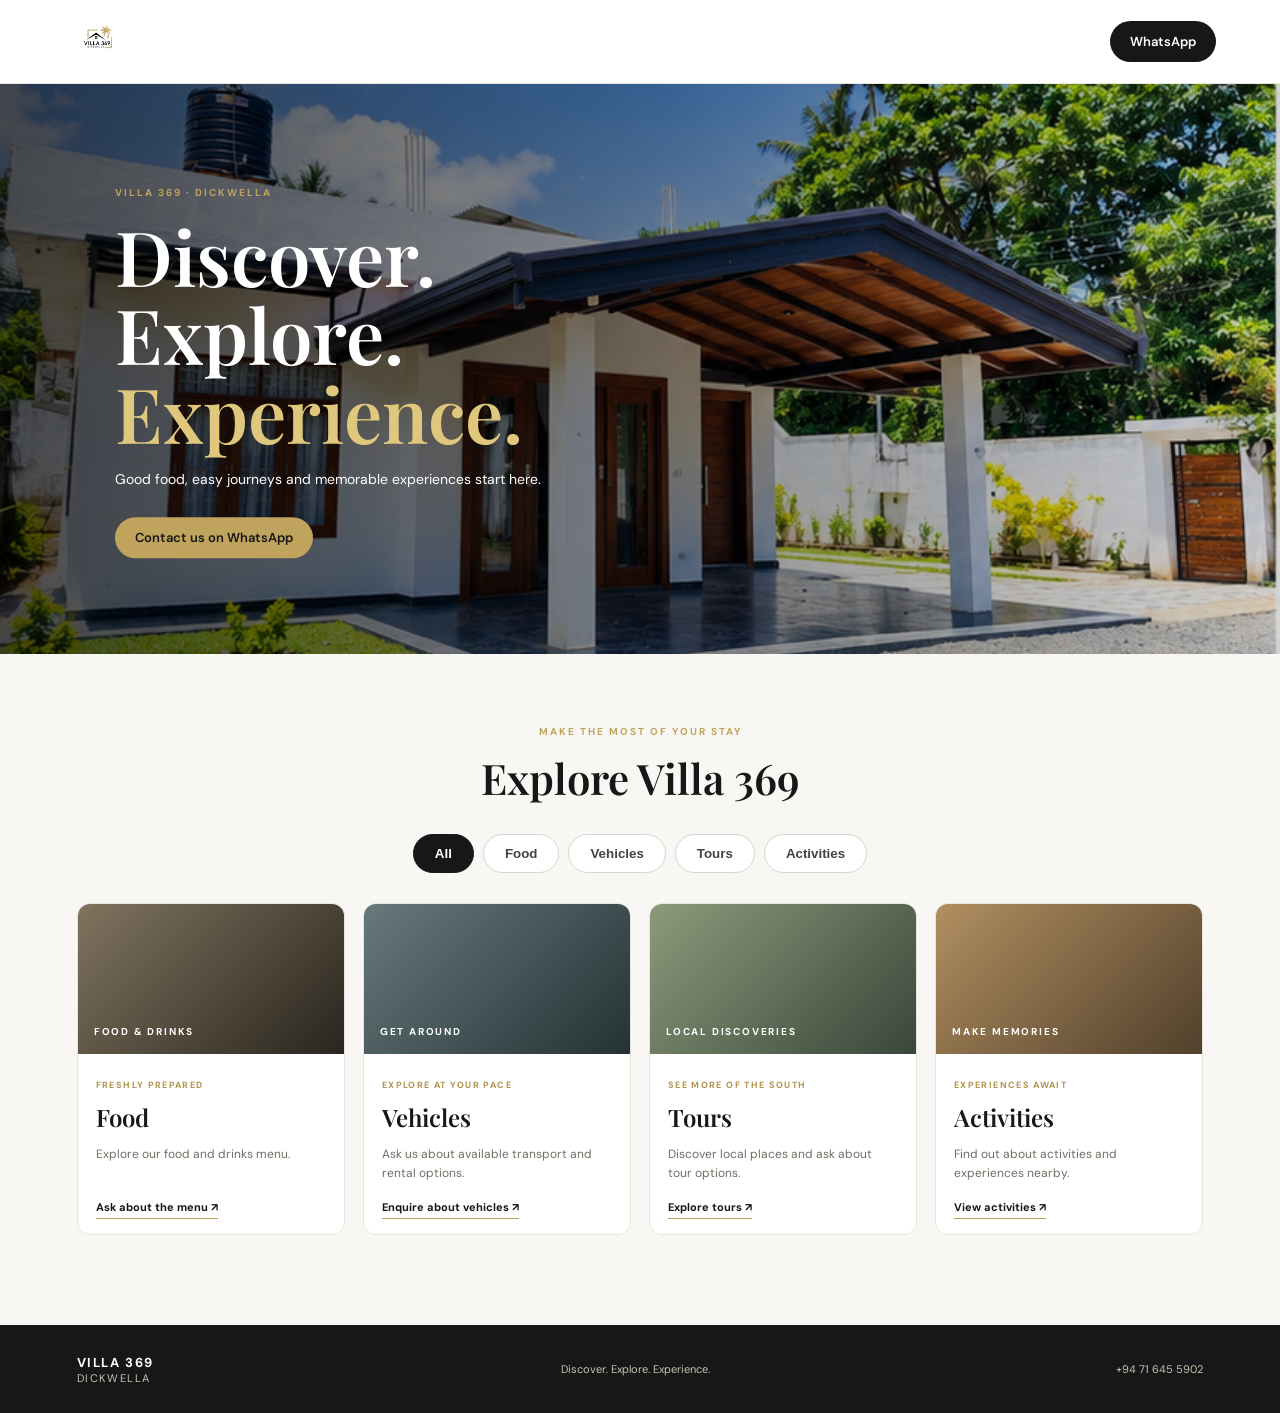
==== index.html @ d8179f2b "Add files via upload" ====
<!doctype html><html lang="en"><head><meta charset="utf-8"><meta name="viewport" content="width=device-width,initial-scale=1"><meta name="theme-color" content="#171717"><title>Villa 369 Dickwella</title><link rel="stylesheet" href="styles.css"></head><body>
<header><a class="brand" href="#"><img src="assets/villa369-logo.jpeg" alt="Villa 369 Dickwella"></a><a class="contact" href="https://wa.me/94716455902" target="_blank">WhatsApp</a></header>
<main><section class="hero"><img src="assets/villa369-hero.png" alt="Villa 369 property"><div class="shade"></div><div class="intro"><small>VILLA 369 · DICKWELLA</small><h1>Discover.<br>Explore.<br><em>Experience.</em></h1><p>Good food, easy journeys and memorable experiences start here.</p><a class="gold" href="https://wa.me/94716455902" target="_blank">Contact us on WhatsApp</a></div></section>
<section class="explore"><small class="label">MAKE THE MOST OF YOUR STAY</small><h2>Explore Villa 369</h2>
<nav class="tabs" aria-label="Categories"><button class="active" data-filter="all" aria-pressed="true">All</button><button data-filter="food" aria-pressed="false">Food</button><button data-filter="vehicles" aria-pressed="false">Vehicles</button><button data-filter="tours" aria-pressed="false">Tours</button><button data-filter="activities" aria-pressed="false">Activities</button></nav>
<div class="cards">
<article data-category="food"><div class="art food">FOOD & DRINKS</div><div class="body"><small>FRESHLY PREPARED</small><h3>Food</h3><p>Explore our food and drinks menu.</p><a href="https://wa.me/94716455902?text=Hello%20Villa%20369%2C%20I%27d%20like%20to%20ask%20about%20food." target="_blank">Ask about the menu ↗</a></div></article>
<article data-category="vehicles"><div class="art vehicles">GET AROUND</div><div class="body"><small>EXPLORE AT YOUR PACE</small><h3>Vehicles</h3><p>Ask us about available transport and rental options.</p><a href="https://wa.me/94716455902?text=Hello%20Villa%20369%2C%20I%27d%20like%20to%20ask%20about%20vehicles." target="_blank">Enquire about vehicles ↗</a></div></article>
<article data-category="tours"><div class="art tours">LOCAL DISCOVERIES</div><div class="body"><small>SEE MORE OF THE SOUTH</small><h3>Tours</h3><p>Discover local places and ask about tour options.</p><a href="https://wa.me/94716455902?text=Hello%20Villa%20369%2C%20I%27d%20like%20to%20ask%20about%20tours." target="_blank">Explore tours ↗</a></div></article>
<article data-category="activities"><div class="art activities">MAKE MEMORIES</div><div class="body"><small>EXPERIENCES AWAIT</small><h3>Activities</h3><p>Find out about activities and experiences nearby.</p><a href="https://wa.me/94716455902?text=Hello%20Villa%20369%2C%20I%27d%20like%20to%20ask%20about%20activities." target="_blank">View activities ↗</a></div></article>
</div></section></main><footer><strong>VILLA 369 <span>DICKWELLA</span></strong><p>Discover. Explore. Experience.</p><a href="https://wa.me/94716455902">+94 71 645 5902</a></footer><script src="script.js"></script></body></html>
---- styles.css ----
@import url('https://fonts.googleapis.com/css2?family=DM+Sans:wght@400;500;600;700&family=Playfair+Display:wght@500;600;700&display=swap');
*{box-sizing:border-box}body{margin:0;color:#171717;font-family:'DM Sans',Arial,sans-serif}header{height:84px;padding:8px clamp(16px,5vw,70px);display:flex;align-items:center;justify-content:space-between;border-bottom:1px solid #e8e5de;background:white}.brand img{height:68px;max-width:190px;object-fit:contain}.contact,.gold{border-radius:30px;padding:12px 20px;background:#171717;color:white;text-decoration:none;font-size:13px;font-weight:600}.hero{height:570px;position:relative;overflow:hidden;background:#222}.hero>img{width:100%;height:100%;object-fit:cover;object-position:center 55%;position:absolute}.shade{position:absolute;inset:0;background:linear-gradient(90deg,rgba(0,0,0,.7),rgba(0,0,0,.16))}.intro{position:absolute;top:50%;left:clamp(24px,9vw,130px);transform:translateY(-50%);color:white;max-width:560px}.intro small,.label{font-size:10px;letter-spacing:.2em;color:#c1a45b;font-weight:700}.intro h1{font:600 clamp(44px,6vw,76px)/1.03 'Playfair Display',Georgia,serif;margin:16px 0}.intro em{color:#dfc77e;font-style:normal}.intro p{line-height:1.7;font-size:14px;margin-bottom:25px}.gold{background:#c0a35c;color:#171717;display:inline-block}.explore{text-align:center;padding:65px clamp(16px,6vw,85px) 80px;background:#f8f7f3}.explore h2{font:600 clamp(30px,4vw,42px) 'Playfair Display',Georgia,serif;margin:10px 0 25px}.tabs{display:flex;gap:9px;justify-content:center;overflow-x:auto;padding:3px 2px 20px;scrollbar-width:none}.tabs button{border:1px solid #d8d5ce;background:white;color:#45433e;border-radius:30px;padding:11px 21px;white-space:nowrap;font-weight:600;cursor:pointer}.tabs button.active{background:#171717;color:white;border-color:#171717}.cards{display:grid;grid-template-columns:repeat(4,minmax(0,1fr));gap:18px;max-width:1250px;margin:10px auto}.cards article{text-align:left;background:white;border:1px solid #e8e5de;border-radius:13px;overflow:hidden}.cards article[hidden]{display:none}.art{height:150px;display:flex;align-items:flex-end;padding:16px;color:white;font-size:10px;letter-spacing:.18em;font-weight:700;background:linear-gradient(135deg,#80745f,#29251e)}.art.vehicles{background:linear-gradient(135deg,#68797b,#253235)}.art.tours{background:linear-gradient(135deg,#8c9b7b,#384739)}.art.activities{background:linear-gradient(135deg,#b18f60,#51402c)}.body{padding:18px}.body small{font-size:9px;letter-spacing:.15em;color:#b0924d;font-weight:700}.body h3{font:600 24px 'Playfair Display',Georgia,serif;margin:8px 0}.body p{font-size:12px;line-height:1.6;color:#716d65;min-height:38px}.body a{font-size:11px;font-weight:700;color:#171717;text-decoration:none;border-bottom:1px solid #b99d59;padding-bottom:4px}footer{background:#171717;color:white;padding:26px 6%;display:flex;align-items:center;justify-content:space-between;gap:12px}footer strong{letter-spacing:.12em;font-size:13px}footer strong span,footer p,footer a{color:#c9c2b2;font-size:11px}footer strong span{display:block;font-weight:400}footer a{text-decoration:none}@media(max-width:850px){.cards{grid-template-columns:repeat(2,minmax(0,1fr))}.tabs{justify-content:flex-start}.hero{height:520px}}@media(max-width:560px){header{height:74px}.brand img{height:58px;max-width:150px}.hero{height:510px}.intro{left:23px;right:20px}.intro h1{font-size:48px}.explore{padding:48px 15px 58px}.tabs{gap:7px}.tabs button{padding:10px 17px;font-size:12px}.cards{gap:10px}.art{height:115px;font-size:8px;padding:11px}.body{padding:13px}.body h3{font-size:21px}.body p{font-size:11px;min-height:52px}.body a{font-size:10px}footer{flex-direction:column;text-align:center}}
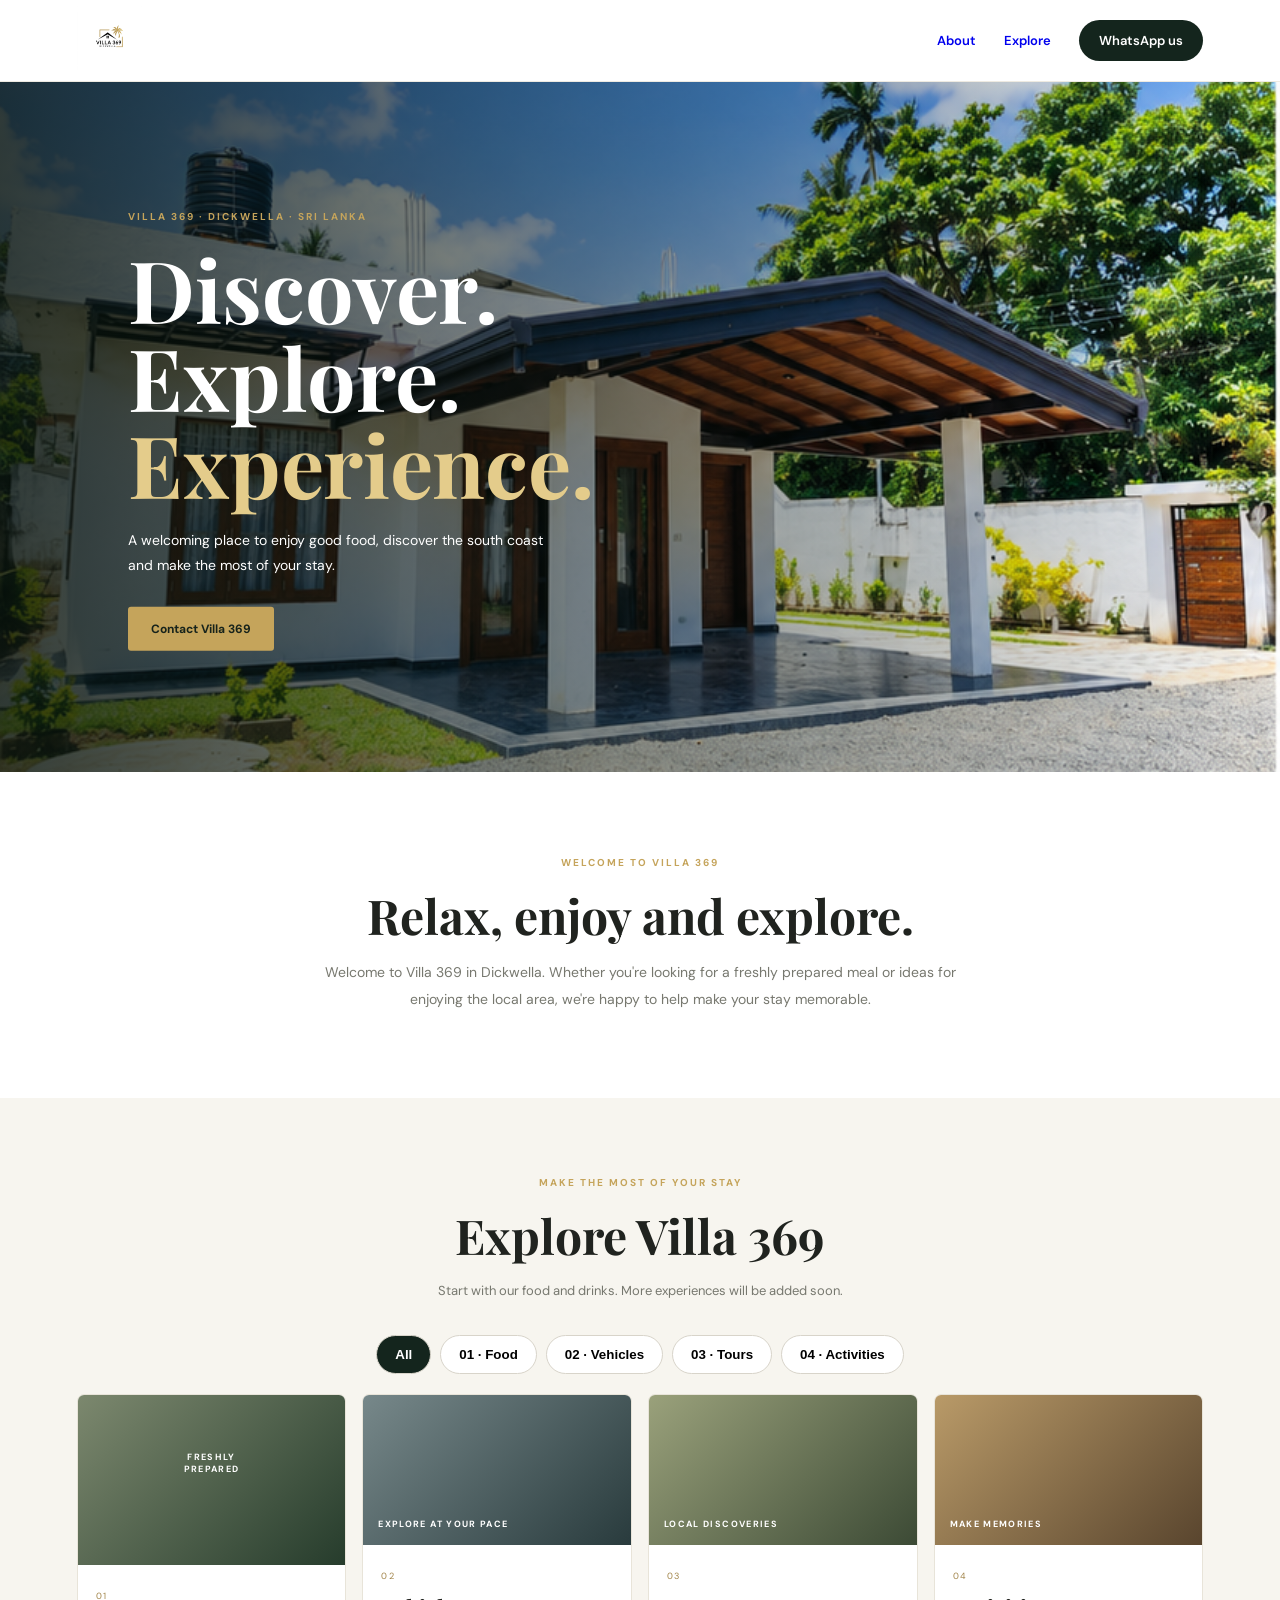
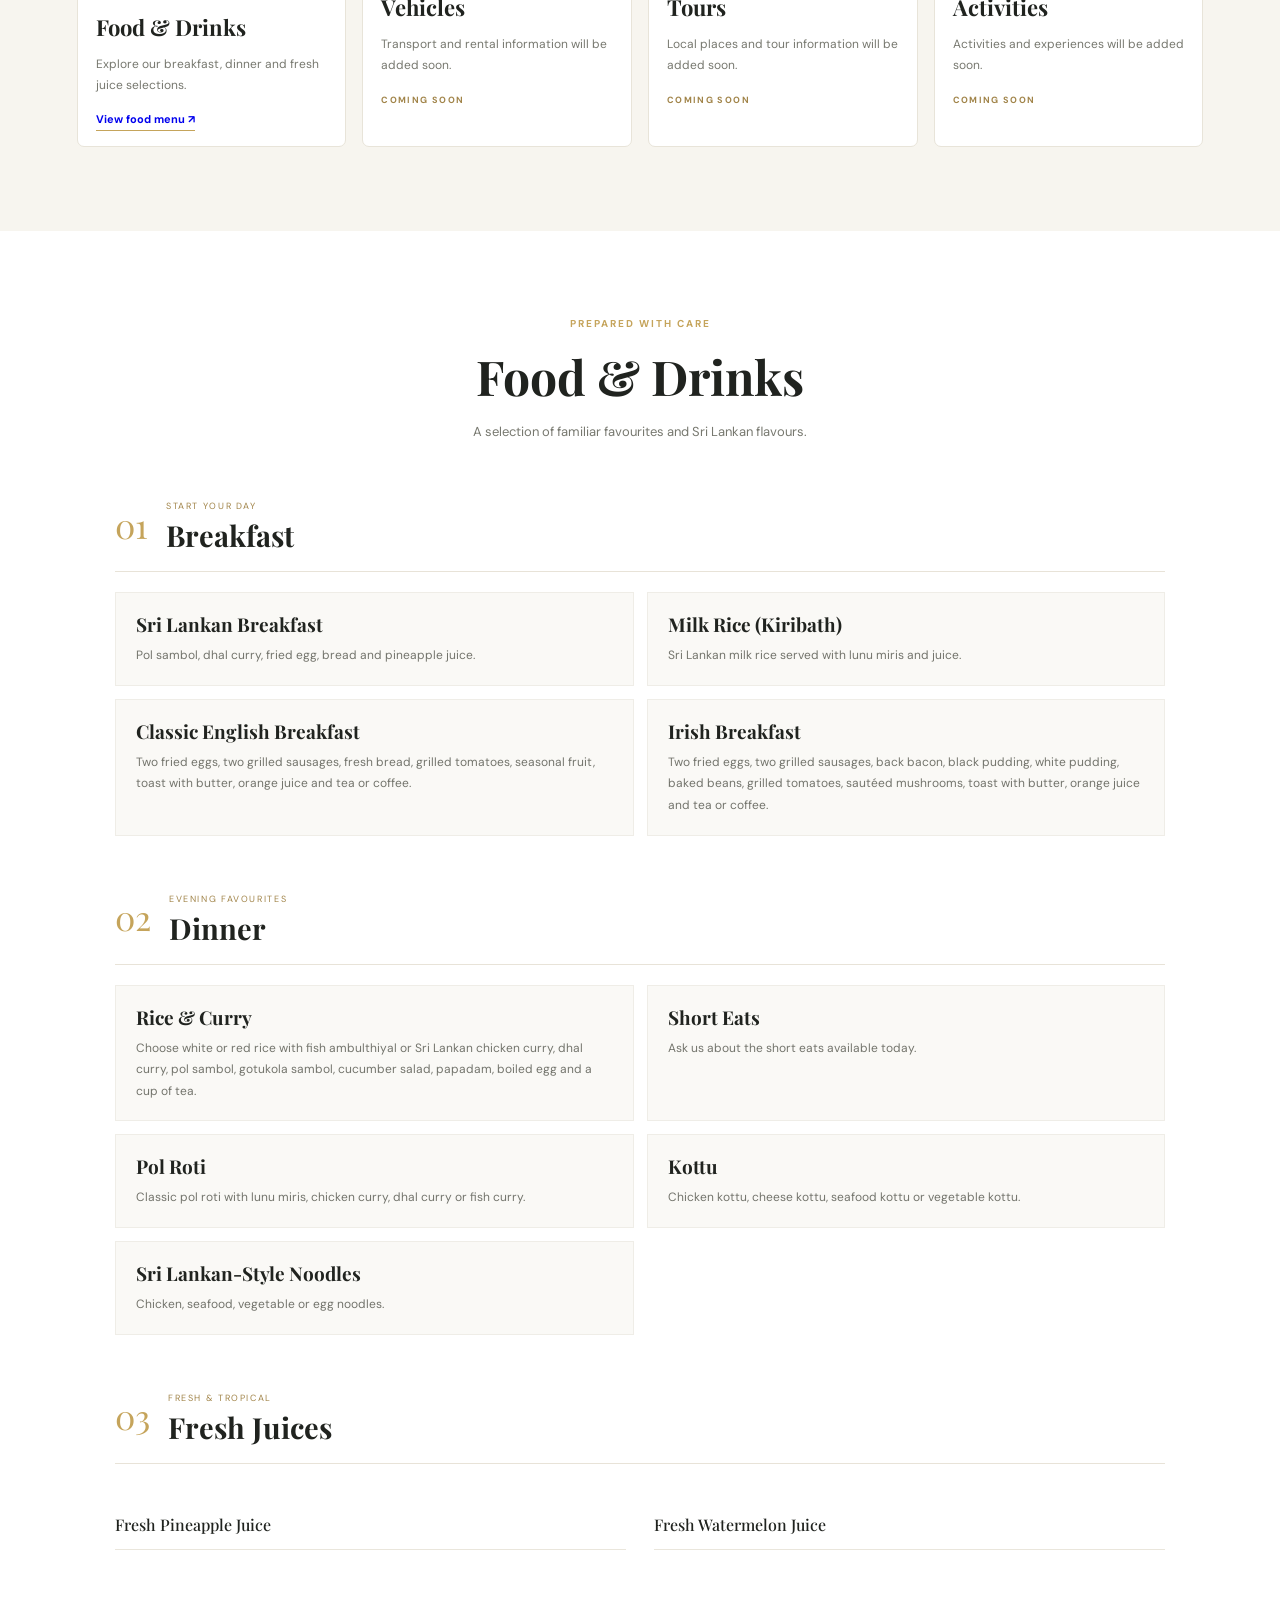
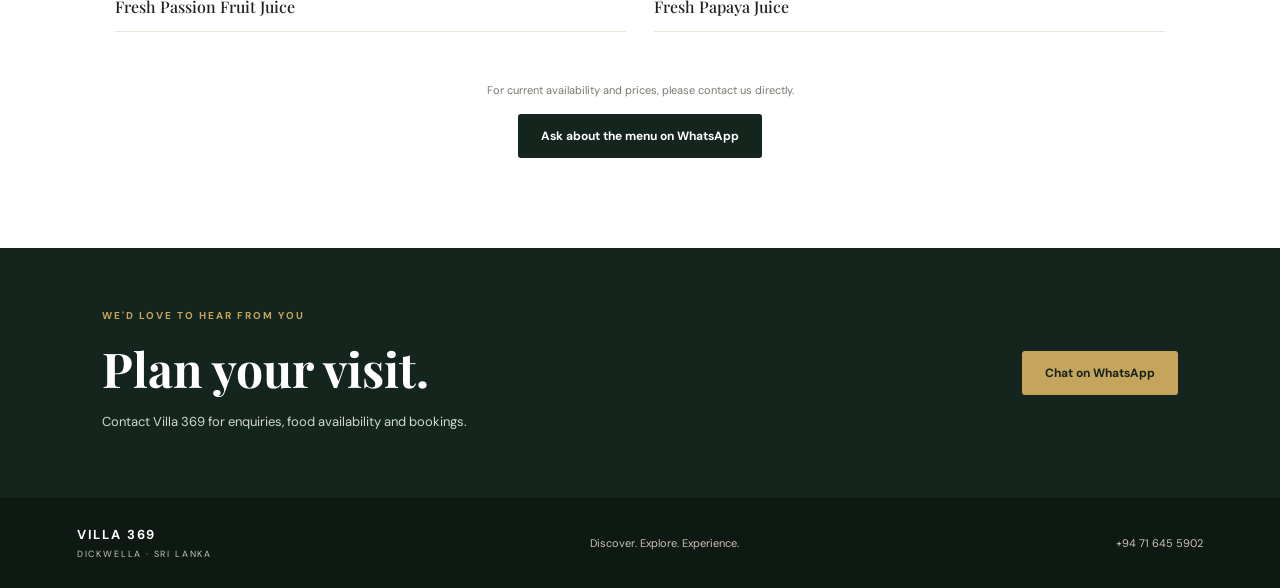
==== commit 82aba2eb: "Add files via upload" ====
--- a/index.html
+++ b/index.html
@@ -1,11 +1,29 @@
-<!doctype html><html lang="en"><head><meta charset="utf-8"><meta name="viewport" content="width=device-width,initial-scale=1"><meta name="theme-color" content="#171717"><title>Villa 369 Dickwella</title><link rel="stylesheet" href="styles.css"></head><body>
-<header><a class="brand" href="#"><img src="assets/villa369-logo.jpeg" alt="Villa 369 Dickwella"></a><a class="contact" href="https://wa.me/94716455902" target="_blank">WhatsApp</a></header>
-<main><section class="hero"><img src="assets/villa369-hero.png" alt="Villa 369 property"><div class="shade"></div><div class="intro"><small>VILLA 369 · DICKWELLA</small><h1>Discover.<br>Explore.<br><em>Experience.</em></h1><p>Good food, easy journeys and memorable experiences start here.</p><a class="gold" href="https://wa.me/94716455902" target="_blank">Contact us on WhatsApp</a></div></section>
-<section class="explore"><small class="label">MAKE THE MOST OF YOUR STAY</small><h2>Explore Villa 369</h2>
-<nav class="tabs" aria-label="Categories"><button class="active" data-filter="all" aria-pressed="true">All</button><button data-filter="food" aria-pressed="false">Food</button><button data-filter="vehicles" aria-pressed="false">Vehicles</button><button data-filter="tours" aria-pressed="false">Tours</button><button data-filter="activities" aria-pressed="false">Activities</button></nav>
+<!doctype html>
+<html lang="en"><head><meta charset="utf-8"><meta name="viewport" content="width=device-width,initial-scale=1"><meta name="description" content="Villa 369 in Dickwella, Sri Lanka. Food, drinks and local experiences."><title>Villa 369 | Dickwella</title><link rel="preconnect" href="https://fonts.googleapis.com"><link href="https://fonts.googleapis.com/css2?family=DM+Sans:wght@400;500;600;700&family=Playfair+Display:wght@500;600;700&display=swap" rel="stylesheet"><link rel="stylesheet" href="styles.css"></head>
+<body>
+<header><a class="brand" href="#home"><img src="assets/villa369-logo.jpeg" alt="Villa 369 Dickwella"></a><nav class="top-nav"><a href="#about">About</a><a href="#explore">Explore</a><a class="nav-cta" href="https://wa.me/94716455902">WhatsApp us</a></nav><button class="menu-toggle" aria-label="Toggle navigation" aria-expanded="false">☰</button></header>
+<main>
+<section class="hero" id="home"><img src="assets/villa369-hero.png" alt="Villa 369 property"><div class="shade"></div><div class="hero-copy"><small>VILLA 369 · DICKWELLA · SRI LANKA</small><h1>Discover.<br>Explore.<br><em>Experience.</em></h1><p>A welcoming place to enjoy good food, discover the south coast and make the most of your stay.</p><a class="button gold" href="https://wa.me/94716455902">Contact Villa 369</a></div></section>
+<section class="intro" id="about"><small>WELCOME TO VILLA 369</small><h2>Relax, enjoy and explore.</h2><p>Welcome to Villa 369 in Dickwella. Whether you're looking for a freshly prepared meal or ideas for enjoying the local area, we're happy to help make your stay memorable.</p></section>
+<section class="explore" id="explore"><small>MAKE THE MOST OF YOUR STAY</small><h2>Explore Villa 369</h2><p class="lead">Start with our food and drinks. More experiences will be added soon.</p><nav class="tabs" aria-label="Explore categories"><button class="active" data-filter="all" aria-pressed="true">All</button><button data-filter="food" aria-pressed="false">01 · Food</button><button data-filter="vehicles" aria-pressed="false">02 · Vehicles</button><button data-filter="tours" aria-pressed="false">03 · Tours</button><button data-filter="activities" aria-pressed="false">04 · Activities</button></nav>
 <div class="cards">
-<article data-category="food"><div class="art food">FOOD & DRINKS</div><div class="body"><small>FRESHLY PREPARED</small><h3>Food</h3><p>Explore our food and drinks menu.</p><a href="https://wa.me/94716455902?text=Hello%20Villa%20369%2C%20I%27d%20like%20to%20ask%20about%20food." target="_blank">Ask about the menu ↗</a></div></article>
-<article data-category="vehicles"><div class="art vehicles">GET AROUND</div><div class="body"><small>EXPLORE AT YOUR PACE</small><h3>Vehicles</h3><p>Ask us about available transport and rental options.</p><a href="https://wa.me/94716455902?text=Hello%20Villa%20369%2C%20I%27d%20like%20to%20ask%20about%20vehicles." target="_blank">Enquire about vehicles ↗</a></div></article>
-<article data-category="tours"><div class="art tours">LOCAL DISCOVERIES</div><div class="body"><small>SEE MORE OF THE SOUTH</small><h3>Tours</h3><p>Discover local places and ask about tour options.</p><a href="https://wa.me/94716455902?text=Hello%20Villa%20369%2C%20I%27d%20like%20to%20ask%20about%20tours." target="_blank">Explore tours ↗</a></div></article>
-<article data-category="activities"><div class="art activities">MAKE MEMORIES</div><div class="body"><small>EXPERIENCES AWAIT</small><h3>Activities</h3><p>Find out about activities and experiences nearby.</p><a href="https://wa.me/94716455902?text=Hello%20Villa%20369%2C%20I%27d%20like%20to%20ask%20about%20activities." target="_blank">View activities ↗</a></div></article>
-</div></section></main><footer><strong>VILLA 369 <span>DICKWELLA</span></strong><p>Discover. Explore. Experience.</p><a href="https://wa.me/94716455902">+94 71 645 5902</a></footer><script src="script.js"></script></body></html>+<article data-category="food"><div class="art food">FRESHLY PREPARED</div><div class="card"><small>01</small><h3>Food & Drinks</h3><p>Explore our breakfast, dinner and fresh juice selections.</p><a href="#food-menu">View food menu ↗</a></div></article>
+<article data-category="vehicles"><div class="art vehicle">EXPLORE AT YOUR PACE</div><div class="card"><small>02</small><h3>Vehicles</h3><p>Transport and rental information will be added soon.</p><b>COMING SOON</b></div></article>
+<article data-category="tours"><div class="art tour">LOCAL DISCOVERIES</div><div class="card"><small>03</small><h3>Tours</h3><p>Local places and tour information will be added soon.</p><b>COMING SOON</b></div></article>
+<article data-category="activities"><div class="art activity">MAKE MEMORIES</div><div class="card"><small>04</small><h3>Activities</h3><p>Activities and experiences will be added soon.</p><b>COMING SOON</b></div></article></div></section>
+<section class="food" id="food-menu"><small>PREPARED WITH CARE</small><h2>Food & Drinks</h2><p class="lead">A selection of familiar favourites and Sri Lankan flavours.</p>
+<div class="menu-block"><div class="heading"><span>01</span><div><small>START YOUR DAY</small><h3>Breakfast</h3></div></div><div class="menu-grid">
+<article><h4>Sri Lankan Breakfast</h4><p>Pol sambol, dhal curry, fried egg, bread and pineapple juice.</p></article>
+<article><h4>Milk Rice (Kiribath)</h4><p>Sri Lankan milk rice served with lunu miris and juice.</p></article>
+<article><h4>Classic English Breakfast</h4><p>Two fried eggs, two grilled sausages, fresh bread, grilled tomatoes, seasonal fruit, toast with butter, orange juice and tea or coffee.</p></article>
+<article><h4>Irish Breakfast</h4><p>Two fried eggs, two grilled sausages, back bacon, black pudding, white pudding, baked beans, grilled tomatoes, sautéed mushrooms, toast with butter, orange juice and tea or coffee.</p></article></div></div>
+<div class="menu-block"><div class="heading"><span>02</span><div><small>EVENING FAVOURITES</small><h3>Dinner</h3></div></div><div class="menu-grid">
+<article><h4>Rice & Curry</h4><p>Choose white or red rice with fish ambulthiyal or Sri Lankan chicken curry, dhal curry, pol sambol, gotukola sambol, cucumber salad, papadam, boiled egg and a cup of tea.</p></article>
+<article><h4>Short Eats</h4><p>Ask us about the short eats available today.</p></article>
+<article><h4>Pol Roti</h4><p>Classic pol roti with lunu miris, chicken curry, dhal curry or fish curry.</p></article>
+<article><h4>Kottu</h4><p>Chicken kottu, cheese kottu, seafood kottu or vegetable kottu.</p></article>
+<article><h4>Sri Lankan-Style Noodles</h4><p>Chicken, seafood, vegetable or egg noodles.</p></article></div></div>
+<div class="menu-block"><div class="heading"><span>03</span><div><small>FRESH & TROPICAL</small><h3>Fresh Juices</h3></div></div><div class="juices"><p>Fresh Pineapple Juice</p><p>Fresh Watermelon Juice</p><p>Fresh Passion Fruit Juice</p><p>Fresh Papaya Juice</p></div></div>
+<p class="note">For current availability and prices, please contact us directly.</p><a class="button dark" href="https://wa.me/94716455902?text=Hello%20Villa%20369%2C%20please%20share%20your%20food%20menu%20and%20prices.">Ask about the menu on WhatsApp</a></section>
+<section class="contact"><div><small>WE'D LOVE TO HEAR FROM YOU</small><h2>Plan your visit.</h2><p>Contact Villa 369 for enquiries, food availability and bookings.</p></div><a class="button gold" href="https://wa.me/94716455902">Chat on WhatsApp</a></section>
+</main><footer><strong>VILLA 369 <span>DICKWELLA · SRI LANKA</span></strong><p>Discover. Explore. Experience.</p><a href="https://wa.me/94716455902">+94 71 645 5902</a></footer><script src="script.js"></script></body></html>
--- a/styles.css
+++ b/styles.css
@@ -1,2 +1,4 @@
 @import url('https://fonts.googleapis.com/css2?family=DM+Sans:wght@400;500;600;700&family=Playfair+Display:wght@500;600;700&display=swap');
-*{box-sizing:border-box}body{margin:0;color:#171717;font-family:'DM Sans',Arial,sans-serif}header{height:84px;padding:8px clamp(16px,5vw,70px);display:flex;align-items:center;justify-content:space-between;border-bottom:1px solid #e8e5de;background:white}.brand img{height:68px;max-width:190px;object-fit:contain}.contact,.gold{border-radius:30px;padding:12px 20px;background:#171717;color:white;text-decoration:none;font-size:13px;font-weight:600}.hero{height:570px;position:relative;overflow:hidden;background:#222}.hero>img{width:100%;height:100%;object-fit:cover;object-position:center 55%;position:absolute}.shade{position:absolute;inset:0;background:linear-gradient(90deg,rgba(0,0,0,.7),rgba(0,0,0,.16))}.intro{position:absolute;top:50%;left:clamp(24px,9vw,130px);transform:translateY(-50%);color:white;max-width:560px}.intro small,.label{font-size:10px;letter-spacing:.2em;color:#c1a45b;font-weight:700}.intro h1{font:600 clamp(44px,6vw,76px)/1.03 'Playfair Display',Georgia,serif;margin:16px 0}.intro em{color:#dfc77e;font-style:normal}.intro p{line-height:1.7;font-size:14px;margin-bottom:25px}.gold{background:#c0a35c;color:#171717;display:inline-block}.explore{text-align:center;padding:65px clamp(16px,6vw,85px) 80px;background:#f8f7f3}.explore h2{font:600 clamp(30px,4vw,42px) 'Playfair Display',Georgia,serif;margin:10px 0 25px}.tabs{display:flex;gap:9px;justify-content:center;overflow-x:auto;padding:3px 2px 20px;scrollbar-width:none}.tabs button{border:1px solid #d8d5ce;background:white;color:#45433e;border-radius:30px;padding:11px 21px;white-space:nowrap;font-weight:600;cursor:pointer}.tabs button.active{background:#171717;color:white;border-color:#171717}.cards{display:grid;grid-template-columns:repeat(4,minmax(0,1fr));gap:18px;max-width:1250px;margin:10px auto}.cards article{text-align:left;background:white;border:1px solid #e8e5de;border-radius:13px;overflow:hidden}.cards article[hidden]{display:none}.art{height:150px;display:flex;align-items:flex-end;padding:16px;color:white;font-size:10px;letter-spacing:.18em;font-weight:700;background:linear-gradient(135deg,#80745f,#29251e)}.art.vehicles{background:linear-gradient(135deg,#68797b,#253235)}.art.tours{background:linear-gradient(135deg,#8c9b7b,#384739)}.art.activities{background:linear-gradient(135deg,#b18f60,#51402c)}.body{padding:18px}.body small{font-size:9px;letter-spacing:.15em;color:#b0924d;font-weight:700}.body h3{font:600 24px 'Playfair Display',Georgia,serif;margin:8px 0}.body p{font-size:12px;line-height:1.6;color:#716d65;min-height:38px}.body a{font-size:11px;font-weight:700;color:#171717;text-decoration:none;border-bottom:1px solid #b99d59;padding-bottom:4px}footer{background:#171717;color:white;padding:26px 6%;display:flex;align-items:center;justify-content:space-between;gap:12px}footer strong{letter-spacing:.12em;font-size:13px}footer strong span,footer p,footer a{color:#c9c2b2;font-size:11px}footer strong span{display:block;font-weight:400}footer a{text-decoration:none}@media(max-width:850px){.cards{grid-template-columns:repeat(2,minmax(0,1fr))}.tabs{justify-content:flex-start}.hero{height:520px}}@media(max-width:560px){header{height:74px}.brand img{height:58px;max-width:150px}.hero{height:510px}.intro{left:23px;right:20px}.intro h1{font-size:48px}.explore{padding:48px 15px 58px}.tabs{gap:7px}.tabs button{padding:10px 17px;font-size:12px}.cards{gap:10px}.art{height:115px;font-size:8px;padding:11px}.body{padding:13px}.body h3{font-size:21px}.body p{font-size:11px;min-height:52px}.body a{font-size:10px}footer{flex-direction:column;text-align:center}}+:root{--green:#14251d;--gold:#c5a45b;--cream:#f7f5ef;--ink:#20231f;--muted:#77786f}*{box-sizing:border-box}html{scroll-behavior:smooth;scroll-padding-top:85px}body{margin:0;color:var(--ink);font-family:'DM Sans',Arial,sans-serif}header{height:82px;padding:8px clamp(18px,6vw,88px);display:flex;align-items:center;justify-content:space-between;background:#fff;border-bottom:1px solid #eeeae1;position:relative;z-index:4}.brand img{height:65px;max-width:185px;object-fit:contain}.top-nav{display:flex;align-items:center;gap:28px}.top-nav a{text-decoration:none;font-size:13px;font-weight:600}.nav-cta{background:var(--green);color:white;padding:12px 20px;border-radius:28px}.menu-toggle{display:none}.hero{height:min(690px,78vh);min-height:520px;position:relative;overflow:hidden;background:#26382b}.hero>img{position:absolute;width:100%;height:100%;object-fit:cover;object-position:center 55%}.shade{position:absolute;inset:0;background:linear-gradient(90deg,rgba(8,19,13,.82),rgba(8,19,13,.32) 65%,transparent)}.hero-copy{position:absolute;top:50%;left:clamp(25px,10vw,145px);transform:translateY(-50%);color:white;max-width:570px}.hero-copy small,.intro>small,.explore>small,.food>small,.contact small{font-size:10px;letter-spacing:.2em;font-weight:700;color:var(--gold)}h1,h2,h3,h4{font-family:'Playfair Display',Georgia,serif}.hero h1{font-size:clamp(48px,7vw,86px);line-height:1.02;margin:20px 0}.hero h1 em{color:#e4cc8b;font-style:normal}.hero-copy p{font-size:14px;line-height:1.8;max-width:430px;margin-bottom:28px}.button{display:inline-block;text-decoration:none;padding:14px 23px;border-radius:3px;font-size:12px;font-weight:700}.gold{background:var(--gold);color:#17231b}.dark{background:var(--green);color:#fff}.intro{text-align:center;padding:78px 22px 86px}.intro h2,.explore h2,.food h2,.contact h2{font-size:clamp(34px,4.5vw,48px);margin:12px 0}.intro p{max-width:650px;margin:auto;color:var(--muted);line-height:1.9;font-size:14px}.explore{text-align:center;padding:72px clamp(18px,6vw,88px) 84px;background:var(--cream)}.lead{font-size:13px;color:var(--muted);line-height:1.7}.tabs{display:flex;justify-content:center;gap:9px;overflow-x:auto;padding:20px 2px}.tabs button{border:1px solid #d8d4ca;background:white;border-radius:30px;padding:11px 18px;white-space:nowrap;font-weight:600;cursor:pointer}.tabs button.active{background:var(--green);color:white}.cards{display:grid;grid-template-columns:repeat(4,minmax(0,1fr));gap:16px;max-width:1250px;margin:0 auto}.cards article{background:white;text-align:left;border:1px solid #e8e4d9;border-radius:7px;overflow:hidden}.cards article[hidden]{display:none}.art{height:150px;display:flex;align-items:flex-end;padding:15px;color:white;font-size:9px;letter-spacing:.15em;font-weight:700;background:linear-gradient(135deg,#7c886e,#263c2c)}.vehicle{background:linear-gradient(135deg,#77888a,#293b3d)}.tour{background:linear-gradient(135deg,#9aa17b,#3c4a35)}.activity{background:linear-gradient(135deg,#b99a68,#59452e)}.card{padding:18px}.card small,.card b{font-size:9px;letter-spacing:.15em;color:#a18449}.card h3{font-size:22px;margin:8px 0}.card p{font-size:12px;line-height:1.7;color:var(--muted);min-height:40px}.card a{font-size:11px;font-weight:700;text-decoration:none;border-bottom:1px solid var(--gold);padding-bottom:4px}.food{text-align:center;padding:80px clamp(18px,7vw,100px) 90px}.menu-block{max-width:1050px;margin:50px auto 0;text-align:left}.heading{display:flex;align-items:center;gap:18px;border-bottom:1px solid #e8e3d8;padding-bottom:15px;margin-bottom:20px}.heading>span{font-size:34px;color:var(--gold);font-family:'Playfair Display',serif}.heading small{font-size:9px;letter-spacing:.18em;color:#a18449}.heading h3{font-size:29px;margin:2px 0}.menu-grid{display:grid;grid-template-columns:repeat(2,minmax(0,1fr));gap:13px}.menu-grid article{padding:18px 20px;background:#faf9f6;border:1px solid #efede7}.menu-grid h4{font-size:19px;margin:0 0 8px}.menu-grid p{font-size:12px;line-height:1.8;color:#73746c;margin:0}.juices{display:grid;grid-template-columns:repeat(2,1fr);gap:0 28px}.juices p{padding:14px 0;border-bottom:1px solid #eae6dc;font:500 16px 'Playfair Display',serif}.note{font-size:11px;color:var(--muted);margin:35px 0 17px}.contact{background:var(--green);color:white;padding:55px clamp(22px,8vw,110px);display:flex;align-items:center;justify-content:space-between;gap:24px}.contact p{font-size:13px;color:#d2d8d0}.contact h2{margin-bottom:8px}footer{background:#0d1912;color:white;padding:27px clamp(20px,6vw,88px);display:flex;justify-content:space-between;align-items:center;gap:14px}footer strong{font-size:13px;letter-spacing:.14em}footer strong span{display:block;font-size:9px;font-weight:400;color:#c9c5b8;margin-top:5px}footer p,footer a{font-size:11px;color:#c9c5b8;text-decoration:none}
+@media(max-width:850px){.cards{grid-template-columns:repeat(2,1fr)}.hero{height:570px}}
+@media(max-width:560px){header{height:72px;padding:7px 17px}.brand img{height:56px;max-width:150px}.menu-toggle{display:block;border:0;background:none;font-size:24px}.top-nav{display:none;position:absolute;top:71px;left:0;right:0;padding:18px;background:#fff;box-shadow:0 10px 20px #0001;flex-direction:column}.top-nav.open{display:flex}.hero{height:72vh;min-height:530px}.hero-copy{left:23px;right:20px}.hero h1{font-size:53px}.explore,.food{padding:58px 16px}.tabs{justify-content:flex-start}.tabs button{padding:10px 14px;font-size:11px}.cards{gap:10px}.art{height:110px;padding:10px;font-size:8px}.card{padding:12px}.card h3{font-size:19px}.card p{font-size:11px;min-height:55px}.menu-grid,.juices{grid-template-columns:1fr}.contact{align-items:flex-start;flex-direction:column;padding:42px 22px}footer{flex-direction:column;text-align:center;padding:25px 15px;gap:7px}}
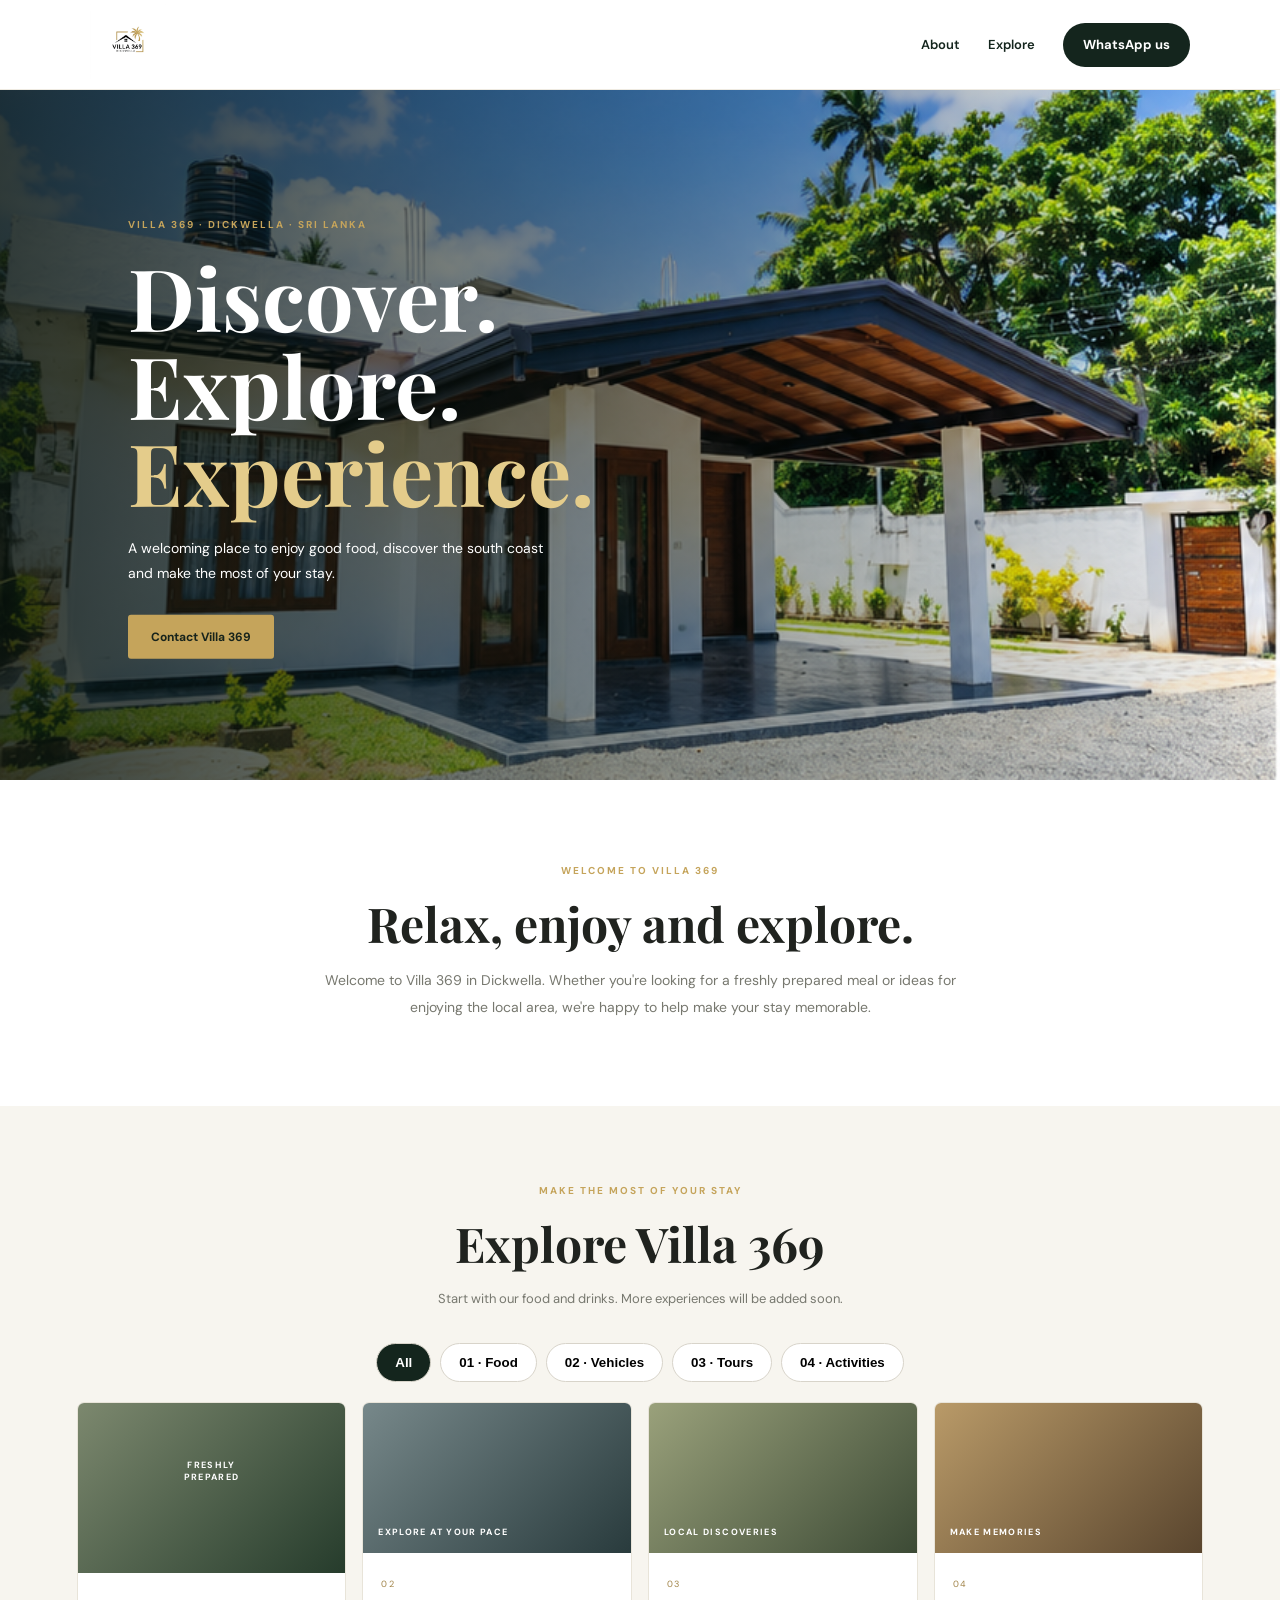
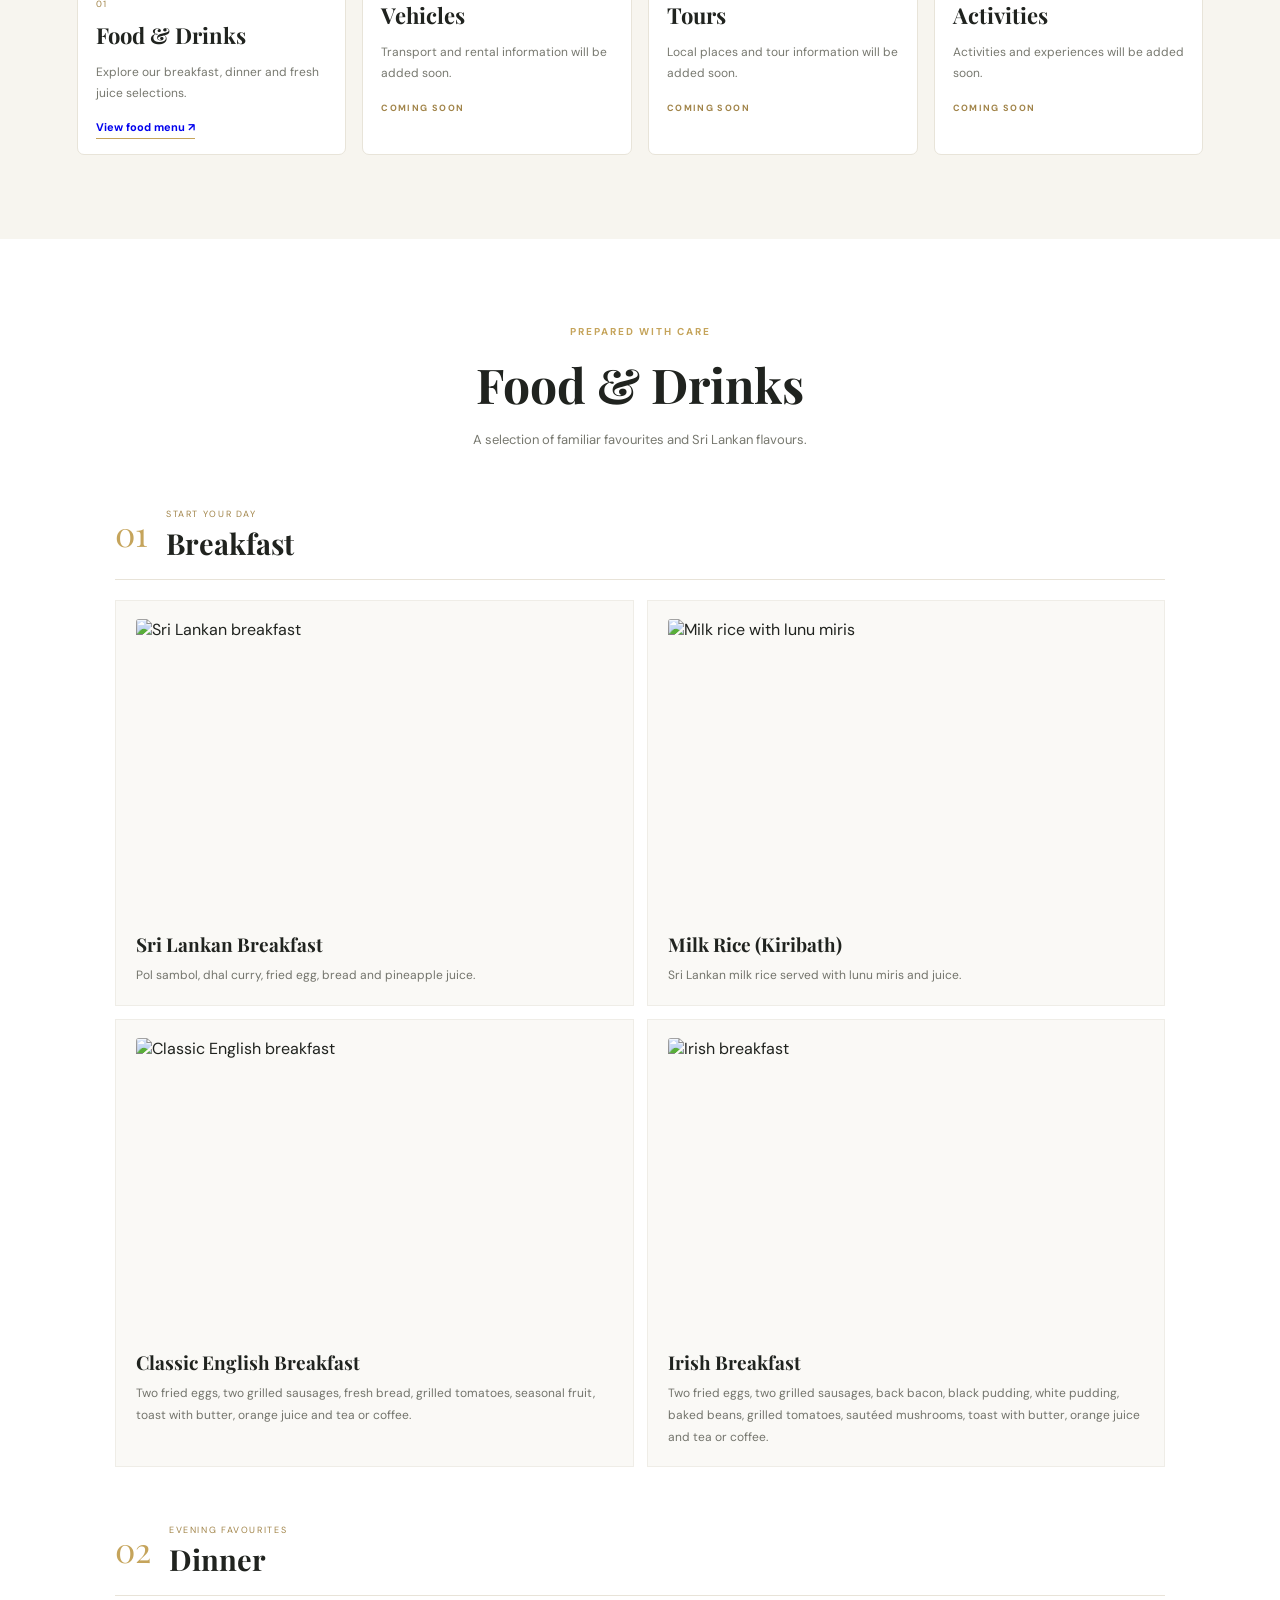
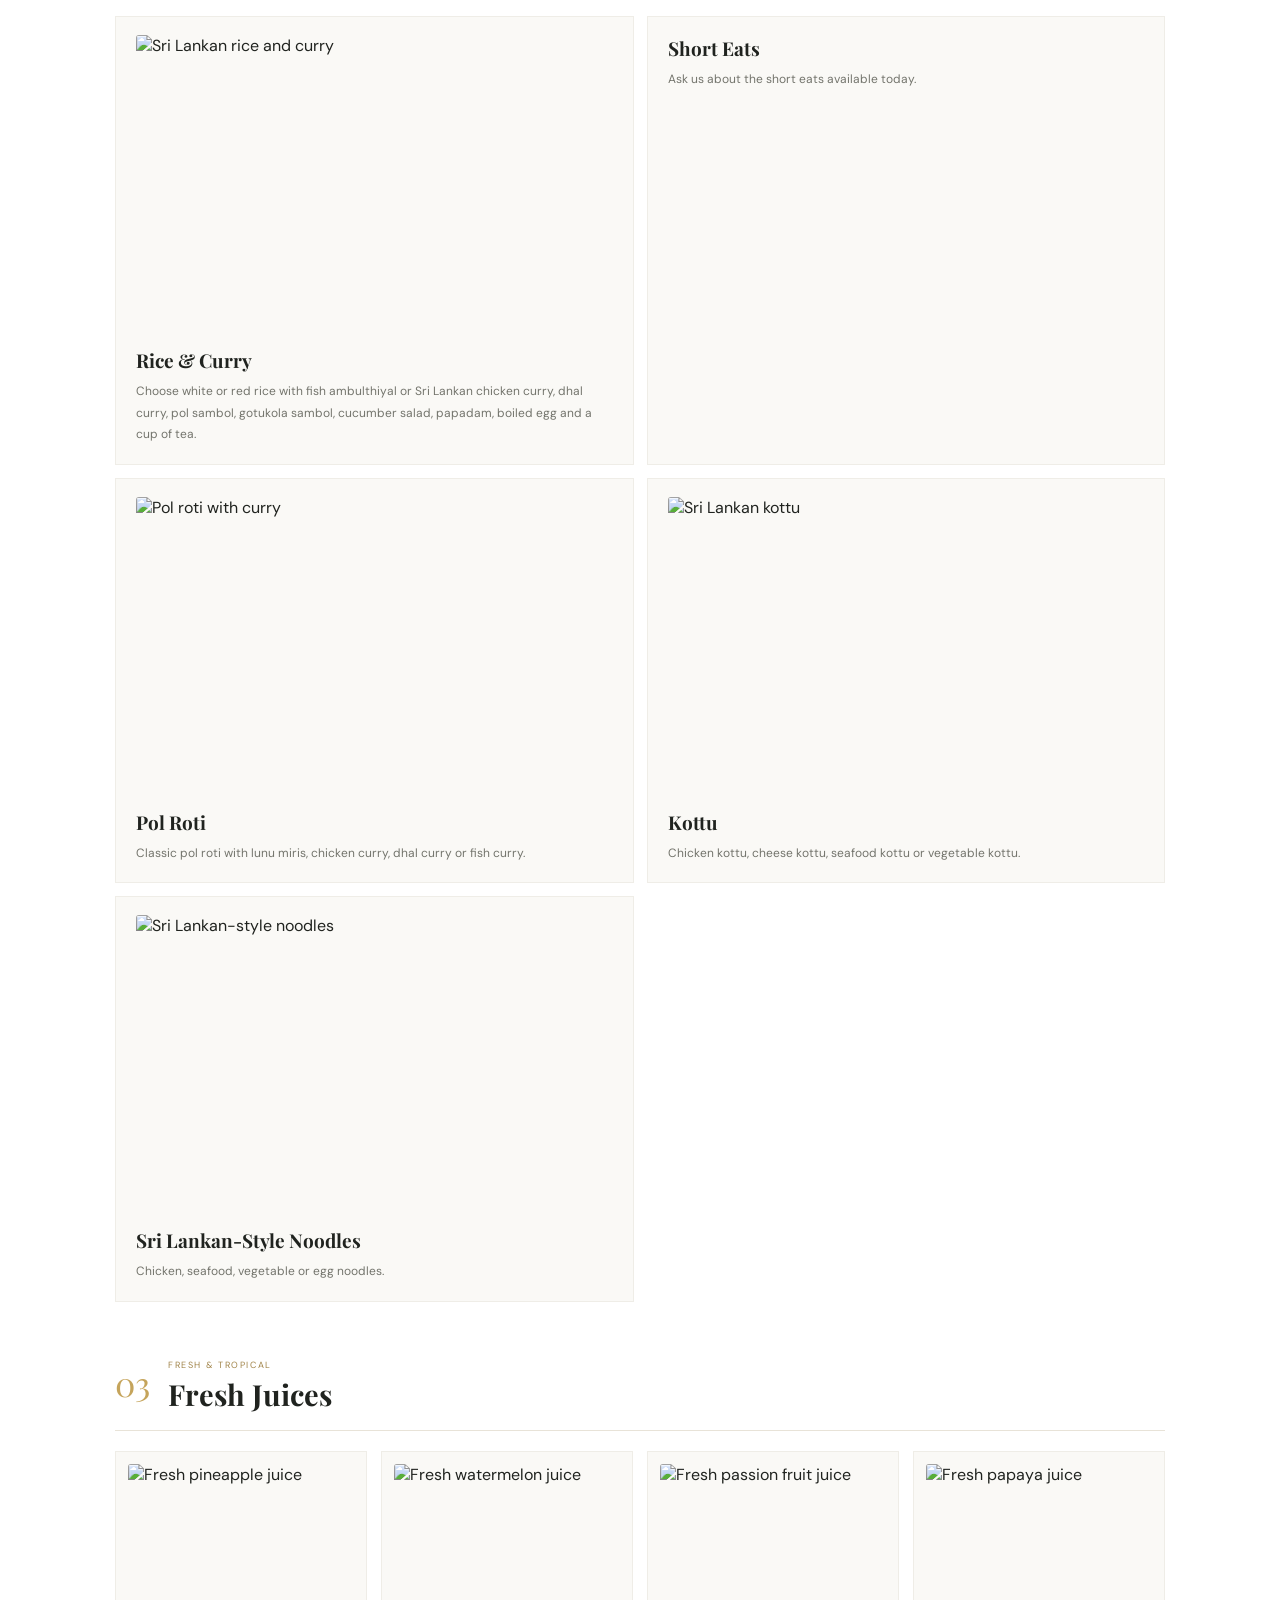
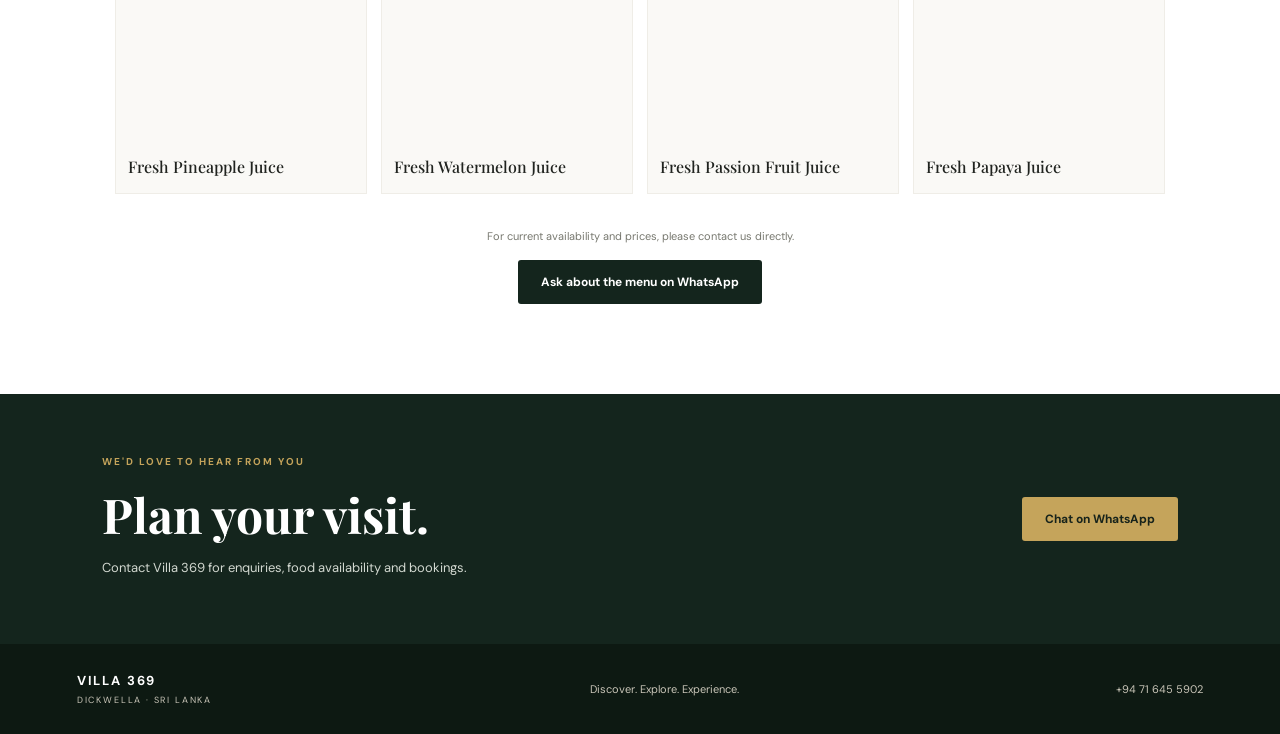
==== commit 9d148bd7: "Add files via upload" ====
--- a/index.html
+++ b/index.html
@@ -13,17 +13,22 @@
 <article data-category="activities"><div class="art activity">MAKE MEMORIES</div><div class="card"><small>04</small><h3>Activities</h3><p>Activities and experiences will be added soon.</p><b>COMING SOON</b></div></article></div></section>
 <section class="food" id="food-menu"><small>PREPARED WITH CARE</small><h2>Food & Drinks</h2><p class="lead">A selection of familiar favourites and Sri Lankan flavours.</p>
 <div class="menu-block"><div class="heading"><span>01</span><div><small>START YOUR DAY</small><h3>Breakfast</h3></div></div><div class="menu-grid">
-<article><h4>Sri Lankan Breakfast</h4><p>Pol sambol, dhal curry, fried egg, bread and pineapple juice.</p></article>
-<article><h4>Milk Rice (Kiribath)</h4><p>Sri Lankan milk rice served with lunu miris and juice.</p></article>
-<article><h4>Classic English Breakfast</h4><p>Two fried eggs, two grilled sausages, fresh bread, grilled tomatoes, seasonal fruit, toast with butter, orange juice and tea or coffee.</p></article>
-<article><h4>Irish Breakfast</h4><p>Two fried eggs, two grilled sausages, back bacon, black pudding, white pudding, baked beans, grilled tomatoes, sautéed mushrooms, toast with butter, orange juice and tea or coffee.</p></article></div></div>
+<article><img class="menu-photo" src="assets/food/sri-lankan-breakfast.jpg" alt="Sri Lankan breakfast"><h4>Sri Lankan Breakfast</h4><p>Pol sambol, dhal curry, fried egg, bread and pineapple juice.</p></article>
+<article><img class="menu-photo" src="assets/food/milk-rice-kiribath.jpg" alt="Milk rice with lunu miris"><h4>Milk Rice (Kiribath)</h4><p>Sri Lankan milk rice served with lunu miris and juice.</p></article>
+<article><img class="menu-photo" src="assets/food/english-breakfast.jpg" alt="Classic English breakfast"><h4>Classic English Breakfast</h4><p>Two fried eggs, two grilled sausages, fresh bread, grilled tomatoes, seasonal fruit, toast with butter, orange juice and tea or coffee.</p></article>
+<article><img class="menu-photo" src="assets/food/irish-breakfast.jpg" alt="Irish breakfast"><h4>Irish Breakfast</h4><p>Two fried eggs, two grilled sausages, back bacon, black pudding, white pudding, baked beans, grilled tomatoes, sautéed mushrooms, toast with butter, orange juice and tea or coffee.</p></article></div></div>
 <div class="menu-block"><div class="heading"><span>02</span><div><small>EVENING FAVOURITES</small><h3>Dinner</h3></div></div><div class="menu-grid">
-<article><h4>Rice & Curry</h4><p>Choose white or red rice with fish ambulthiyal or Sri Lankan chicken curry, dhal curry, pol sambol, gotukola sambol, cucumber salad, papadam, boiled egg and a cup of tea.</p></article>
+<article><img class="menu-photo" src="assets/food/rice-and-curry.jpg" alt="Sri Lankan rice and curry"><h4>Rice & Curry</h4><p>Choose white or red rice with fish ambulthiyal or Sri Lankan chicken curry, dhal curry, pol sambol, gotukola sambol, cucumber salad, papadam, boiled egg and a cup of tea.</p></article>
 <article><h4>Short Eats</h4><p>Ask us about the short eats available today.</p></article>
-<article><h4>Pol Roti</h4><p>Classic pol roti with lunu miris, chicken curry, dhal curry or fish curry.</p></article>
-<article><h4>Kottu</h4><p>Chicken kottu, cheese kottu, seafood kottu or vegetable kottu.</p></article>
-<article><h4>Sri Lankan-Style Noodles</h4><p>Chicken, seafood, vegetable or egg noodles.</p></article></div></div>
-<div class="menu-block"><div class="heading"><span>03</span><div><small>FRESH & TROPICAL</small><h3>Fresh Juices</h3></div></div><div class="juices"><p>Fresh Pineapple Juice</p><p>Fresh Watermelon Juice</p><p>Fresh Passion Fruit Juice</p><p>Fresh Papaya Juice</p></div></div>
+<article><img class="menu-photo" src="assets/food/pol-roti.jpg" alt="Pol roti with curry"><h4>Pol Roti</h4><p>Classic pol roti with lunu miris, chicken curry, dhal curry or fish curry.</p></article>
+<article><img class="menu-photo" src="assets/food/kottu.jpg" alt="Sri Lankan kottu"><h4>Kottu</h4><p>Chicken kottu, cheese kottu, seafood kottu or vegetable kottu.</p></article>
+<article><img class="menu-photo" src="assets/food/noodles.jpg" alt="Sri Lankan-style noodles"><h4>Sri Lankan-Style Noodles</h4><p>Chicken, seafood, vegetable or egg noodles.</p></article></div></div>
+<div class="menu-block"><div class="heading"><span>03</span><div><small>FRESH & TROPICAL</small><h3>Fresh Juices</h3></div></div><div class="juice-grid">
+<article><img class="menu-photo" src="assets/food/pineapple-juice.jpg" alt="Fresh pineapple juice"><p>Fresh Pineapple Juice</p></article>
+<article><img class="menu-photo" src="assets/food/watermelon-juice.jpg" alt="Fresh watermelon juice"><p>Fresh Watermelon Juice</p></article>
+<article><img class="menu-photo" src="assets/food/passion-fruit-juice.jpg" alt="Fresh passion fruit juice"><p>Fresh Passion Fruit Juice</p></article>
+<article><img class="menu-photo" src="assets/food/papaya-juice.jpg" alt="Fresh papaya juice"><p>Fresh Papaya Juice</p></article>
+</div></div>
 <p class="note">For current availability and prices, please contact us directly.</p><a class="button dark" href="https://wa.me/94716455902?text=Hello%20Villa%20369%2C%20please%20share%20your%20food%20menu%20and%20prices.">Ask about the menu on WhatsApp</a></section>
 <section class="contact"><div><small>WE'D LOVE TO HEAR FROM YOU</small><h2>Plan your visit.</h2><p>Contact Villa 369 for enquiries, food availability and bookings.</p></div><a class="button gold" href="https://wa.me/94716455902">Chat on WhatsApp</a></section>
 </main><footer><strong>VILLA 369 <span>DICKWELLA · SRI LANKA</span></strong><p>Discover. Explore. Experience.</p><a href="https://wa.me/94716455902">+94 71 645 5902</a></footer><script src="script.js"></script></body></html>
--- a/styles.css
+++ b/styles.css
@@ -1,4 +1,30 @@
 @import url('https://fonts.googleapis.com/css2?family=DM+Sans:wght@400;500;600;700&family=Playfair+Display:wght@500;600;700&display=swap');
-:root{--green:#14251d;--gold:#c5a45b;--cream:#f7f5ef;--ink:#20231f;--muted:#77786f}*{box-sizing:border-box}html{scroll-behavior:smooth;scroll-padding-top:85px}body{margin:0;color:var(--ink);font-family:'DM Sans',Arial,sans-serif}header{height:82px;padding:8px clamp(18px,6vw,88px);display:flex;align-items:center;justify-content:space-between;background:#fff;border-bottom:1px solid #eeeae1;position:relative;z-index:4}.brand img{height:65px;max-width:185px;object-fit:contain}.top-nav{display:flex;align-items:center;gap:28px}.top-nav a{text-decoration:none;font-size:13px;font-weight:600}.nav-cta{background:var(--green);color:white;padding:12px 20px;border-radius:28px}.menu-toggle{display:none}.hero{height:min(690px,78vh);min-height:520px;position:relative;overflow:hidden;background:#26382b}.hero>img{position:absolute;width:100%;height:100%;object-fit:cover;object-position:center 55%}.shade{position:absolute;inset:0;background:linear-gradient(90deg,rgba(8,19,13,.82),rgba(8,19,13,.32) 65%,transparent)}.hero-copy{position:absolute;top:50%;left:clamp(25px,10vw,145px);transform:translateY(-50%);color:white;max-width:570px}.hero-copy small,.intro>small,.explore>small,.food>small,.contact small{font-size:10px;letter-spacing:.2em;font-weight:700;color:var(--gold)}h1,h2,h3,h4{font-family:'Playfair Display',Georgia,serif}.hero h1{font-size:clamp(48px,7vw,86px);line-height:1.02;margin:20px 0}.hero h1 em{color:#e4cc8b;font-style:normal}.hero-copy p{font-size:14px;line-height:1.8;max-width:430px;margin-bottom:28px}.button{display:inline-block;text-decoration:none;padding:14px 23px;border-radius:3px;font-size:12px;font-weight:700}.gold{background:var(--gold);color:#17231b}.dark{background:var(--green);color:#fff}.intro{text-align:center;padding:78px 22px 86px}.intro h2,.explore h2,.food h2,.contact h2{font-size:clamp(34px,4.5vw,48px);margin:12px 0}.intro p{max-width:650px;margin:auto;color:var(--muted);line-height:1.9;font-size:14px}.explore{text-align:center;padding:72px clamp(18px,6vw,88px) 84px;background:var(--cream)}.lead{font-size:13px;color:var(--muted);line-height:1.7}.tabs{display:flex;justify-content:center;gap:9px;overflow-x:auto;padding:20px 2px}.tabs button{border:1px solid #d8d4ca;background:white;border-radius:30px;padding:11px 18px;white-space:nowrap;font-weight:600;cursor:pointer}.tabs button.active{background:var(--green);color:white}.cards{display:grid;grid-template-columns:repeat(4,minmax(0,1fr));gap:16px;max-width:1250px;margin:0 auto}.cards article{background:white;text-align:left;border:1px solid #e8e4d9;border-radius:7px;overflow:hidden}.cards article[hidden]{display:none}.art{height:150px;display:flex;align-items:flex-end;padding:15px;color:white;font-size:9px;letter-spacing:.15em;font-weight:700;background:linear-gradient(135deg,#7c886e,#263c2c)}.vehicle{background:linear-gradient(135deg,#77888a,#293b3d)}.tour{background:linear-gradient(135deg,#9aa17b,#3c4a35)}.activity{background:linear-gradient(135deg,#b99a68,#59452e)}.card{padding:18px}.card small,.card b{font-size:9px;letter-spacing:.15em;color:#a18449}.card h3{font-size:22px;margin:8px 0}.card p{font-size:12px;line-height:1.7;color:var(--muted);min-height:40px}.card a{font-size:11px;font-weight:700;text-decoration:none;border-bottom:1px solid var(--gold);padding-bottom:4px}.food{text-align:center;padding:80px clamp(18px,7vw,100px) 90px}.menu-block{max-width:1050px;margin:50px auto 0;text-align:left}.heading{display:flex;align-items:center;gap:18px;border-bottom:1px solid #e8e3d8;padding-bottom:15px;margin-bottom:20px}.heading>span{font-size:34px;color:var(--gold);font-family:'Playfair Display',serif}.heading small{font-size:9px;letter-spacing:.18em;color:#a18449}.heading h3{font-size:29px;margin:2px 0}.menu-grid{display:grid;grid-template-columns:repeat(2,minmax(0,1fr));gap:13px}.menu-grid article{padding:18px 20px;background:#faf9f6;border:1px solid #efede7}.menu-grid h4{font-size:19px;margin:0 0 8px}.menu-grid p{font-size:12px;line-height:1.8;color:#73746c;margin:0}.juices{display:grid;grid-template-columns:repeat(2,1fr);gap:0 28px}.juices p{padding:14px 0;border-bottom:1px solid #eae6dc;font:500 16px 'Playfair Display',serif}.note{font-size:11px;color:var(--muted);margin:35px 0 17px}.contact{background:var(--green);color:white;padding:55px clamp(22px,8vw,110px);display:flex;align-items:center;justify-content:space-between;gap:24px}.contact p{font-size:13px;color:#d2d8d0}.contact h2{margin-bottom:8px}footer{background:#0d1912;color:white;padding:27px clamp(20px,6vw,88px);display:flex;justify-content:space-between;align-items:center;gap:14px}footer strong{font-size:13px;letter-spacing:.14em}footer strong span{display:block;font-size:9px;font-weight:400;color:#c9c5b8;margin-top:5px}footer p,footer a{font-size:11px;color:#c9c5b8;text-decoration:none}
+:root{--green:#14251d;--gold:#c5a45b;--cream:#f7f5ef;--ink:#20231f;--muted:#77786f}*{box-sizing:border-box}html{scroll-behavior:smooth;scroll-padding-top:85px}body{margin:0;color:var(--ink);font-family:'DM Sans',Arial,sans-serif}header{height:90px;padding:8px clamp(28px,7vw,105px);display:flex;align-items:center;justify-content:space-between;background:#fff;border-bottom:1px solid #eeeae1;position:relative;z-index:4}.brand img{height:76px;max-width:205px;object-fit:contain}.top-nav{display:flex;align-items:center;gap:28px}.top-nav a{color:var(--green);text-decoration:none;font-size:13px;font-weight:600}.nav-cta{background:var(--green);color:white;padding:12px 20px;border-radius:28px}.menu-toggle{display:none}.hero{height:min(690px,78vh);min-height:520px;position:relative;overflow:hidden;background:#26382b}.hero>img{position:absolute;width:100%;height:100%;object-fit:cover;object-position:center 55%}.shade{position:absolute;inset:0;background:linear-gradient(90deg,rgba(8,19,13,.82),rgba(8,19,13,.32) 65%,transparent)}.hero-copy{position:absolute;top:50%;left:clamp(25px,10vw,145px);transform:translateY(-50%);color:white;max-width:570px}.hero-copy small,.intro>small,.explore>small,.food>small,.contact small{font-size:10px;letter-spacing:.2em;font-weight:700;color:var(--gold)}h1,h2,h3,h4{font-family:'Playfair Display',Georgia,serif}.hero h1{font-size:clamp(48px,7vw,86px);line-height:1.02;margin:20px 0}.hero h1 em{color:#e4cc8b;font-style:normal}.hero-copy p{font-size:14px;line-height:1.8;max-width:430px;margin-bottom:28px}.button{display:inline-block;text-decoration:none;padding:14px 23px;border-radius:3px;font-size:12px;font-weight:700}.gold{background:var(--gold);color:#17231b}.dark{background:var(--green);color:#fff}.intro{text-align:center;padding:78px 22px 86px}.intro h2,.explore h2,.food h2,.contact h2{font-size:clamp(34px,4.5vw,48px);margin:12px 0}.intro p{max-width:650px;margin:auto;color:var(--muted);line-height:1.9;font-size:14px}.explore{text-align:center;padding:72px clamp(18px,6vw,88px) 84px;background:var(--cream)}.lead{font-size:13px;color:var(--muted);line-height:1.7}.tabs{display:flex;justify-content:center;gap:9px;overflow-x:auto;padding:20px 2px}.tabs button{border:1px solid #d8d4ca;background:white;border-radius:30px;padding:11px 18px;white-space:nowrap;font-weight:600;cursor:pointer}.tabs button.active{background:var(--green);color:white}.cards{display:grid;grid-template-columns:repeat(4,minmax(0,1fr));gap:16px;max-width:1250px;margin:0 auto}.cards article{background:white;text-align:left;border:1px solid #e8e4d9;border-radius:7px;overflow:hidden}.cards article[hidden]{display:none}.art{height:150px;display:flex;align-items:flex-end;padding:15px;color:white;font-size:9px;letter-spacing:.15em;font-weight:700;background:linear-gradient(135deg,#7c886e,#263c2c)}.vehicle{background:linear-gradient(135deg,#77888a,#293b3d)}.tour{background:linear-gradient(135deg,#9aa17b,#3c4a35)}.activity{background:linear-gradient(135deg,#b99a68,#59452e)}.card{padding:18px}.card small,.card b{font-size:9px;letter-spacing:.15em;color:#a18449}.card h3{font-size:22px;margin:8px 0}.card p{font-size:12px;line-height:1.7;color:var(--muted);min-height:40px}.card a{font-size:11px;font-weight:700;text-decoration:none;border-bottom:1px solid var(--gold);padding-bottom:4px}.food{text-align:center;padding:80px clamp(18px,7vw,100px) 90px}.menu-block{max-width:1050px;margin:50px auto 0;text-align:left}.heading{display:flex;align-items:center;gap:18px;border-bottom:1px solid #e8e3d8;padding-bottom:15px;margin-bottom:20px}.heading>span{font-size:34px;color:var(--gold);font-family:'Playfair Display',serif}.heading small{font-size:9px;letter-spacing:.18em;color:#a18449}.heading h3{font-size:29px;margin:2px 0}.menu-grid{display:grid;grid-template-columns:repeat(2,minmax(0,1fr));gap:13px}.menu-grid article{padding:18px 20px;background:#faf9f6;border:1px solid #efede7}.menu-grid h4{font-size:19px;margin:0 0 8px}.menu-grid p{font-size:12px;line-height:1.8;color:#73746c;margin:0}.juices{display:grid;grid-template-columns:repeat(2,1fr);gap:0 28px}.juices p{padding:14px 0;border-bottom:1px solid #eae6dc;font:500 16px 'Playfair Display',serif}.note{font-size:11px;color:var(--muted);margin:35px 0 17px}.contact{background:var(--green);color:white;padding:55px clamp(22px,8vw,110px);display:flex;align-items:center;justify-content:space-between;gap:24px}.contact p{font-size:13px;color:#d2d8d0}.contact h2{margin-bottom:8px}footer{background:#0d1912;color:white;padding:27px clamp(20px,6vw,88px);display:flex;justify-content:space-between;align-items:center;gap:14px}footer strong{font-size:13px;letter-spacing:.14em}footer strong span{display:block;font-size:9px;font-weight:400;color:#c9c5b8;margin-top:5px}footer p,footer a{font-size:11px;color:#c9c5b8;text-decoration:none}
 @media(max-width:850px){.cards{grid-template-columns:repeat(2,1fr)}.hero{height:570px}}
-@media(max-width:560px){header{height:72px;padding:7px 17px}.brand img{height:56px;max-width:150px}.menu-toggle{display:block;border:0;background:none;font-size:24px}.top-nav{display:none;position:absolute;top:71px;left:0;right:0;padding:18px;background:#fff;box-shadow:0 10px 20px #0001;flex-direction:column}.top-nav.open{display:flex}.hero{height:72vh;min-height:530px}.hero-copy{left:23px;right:20px}.hero h1{font-size:53px}.explore,.food{padding:58px 16px}.tabs{justify-content:flex-start}.tabs button{padding:10px 14px;font-size:11px}.cards{gap:10px}.art{height:110px;padding:10px;font-size:8px}.card{padding:12px}.card h3{font-size:19px}.card p{font-size:11px;min-height:55px}.menu-grid,.juices{grid-template-columns:1fr}.contact{align-items:flex-start;flex-direction:column;padding:42px 22px}footer{flex-direction:column;text-align:center;padding:25px 15px;gap:7px}}+@media(max-width:560px){header{height:72px;padding:7px 17px}.brand img{height:56px;max-width:150px}.menu-toggle{display:block;border:0;background:none;font-size:24px}.top-nav{display:none;position:absolute;top:71px;left:0;right:0;padding:18px;background:#fff;box-shadow:0 10px 20px #0001;flex-direction:column}.top-nav.open{display:flex}.hero{height:72vh;min-height:530px}.hero-copy{left:23px;right:20px}.hero h1{font-size:53px}.explore,.food{padding:58px 16px}.tabs{justify-content:flex-start}.tabs button{padding:10px 14px;font-size:11px}.cards{gap:10px}.art{height:110px;padding:10px;font-size:8px}.card{padding:12px}.card h3{font-size:19px}.card p{font-size:11px;min-height:55px}.menu-grid,.juices{grid-template-columns:1fr}.contact{align-items:flex-start;flex-direction:column;padding:42px 22px}footer{flex-direction:column;text-align:center;padding:25px 15px;gap:7px}}
+/* Keep the WhatsApp navigation button text readable */
+.top-nav a.nav-cta{color:#fff;background:var(--green)}
+
+/* Explicit WhatsApp CTA styling */
+.top-nav a.nav-cta,
+.top-nav.open a.nav-cta {
+  display: inline-flex;
+  align-items: center;
+  justify-content: center;
+  min-width: 126px;
+  min-height: 44px;
+  padding: 12px 20px;
+  color: #ffffff !important;
+  background: #14251d;
+  font-size: 13px;
+  font-weight: 700;
+  line-height: 1.2;
+  text-align: center;
+  text-decoration: none;
+  border-radius: 28px;
+  opacity: 1;
+  visibility: visible;
+}
+
+/* Food photography additions */
+.menu-photo{display:block;width:100%;aspect-ratio:16/10;object-fit:cover;border-radius:3px;margin:0 0 14px}.menu-grid article{overflow:hidden}.juice-grid{display:grid;grid-template-columns:repeat(4,minmax(0,1fr));gap:14px}.juice-grid article{background:#faf9f6;border:1px solid #efede7;padding:12px}.juice-grid .menu-photo{aspect-ratio:4/5;margin-bottom:10px}.juice-grid p{font:500 16px 'Playfair Display',serif;margin:0 0 4px}@media(max-width:700px){.juice-grid{grid-template-columns:repeat(2,minmax(0,1fr))}}
